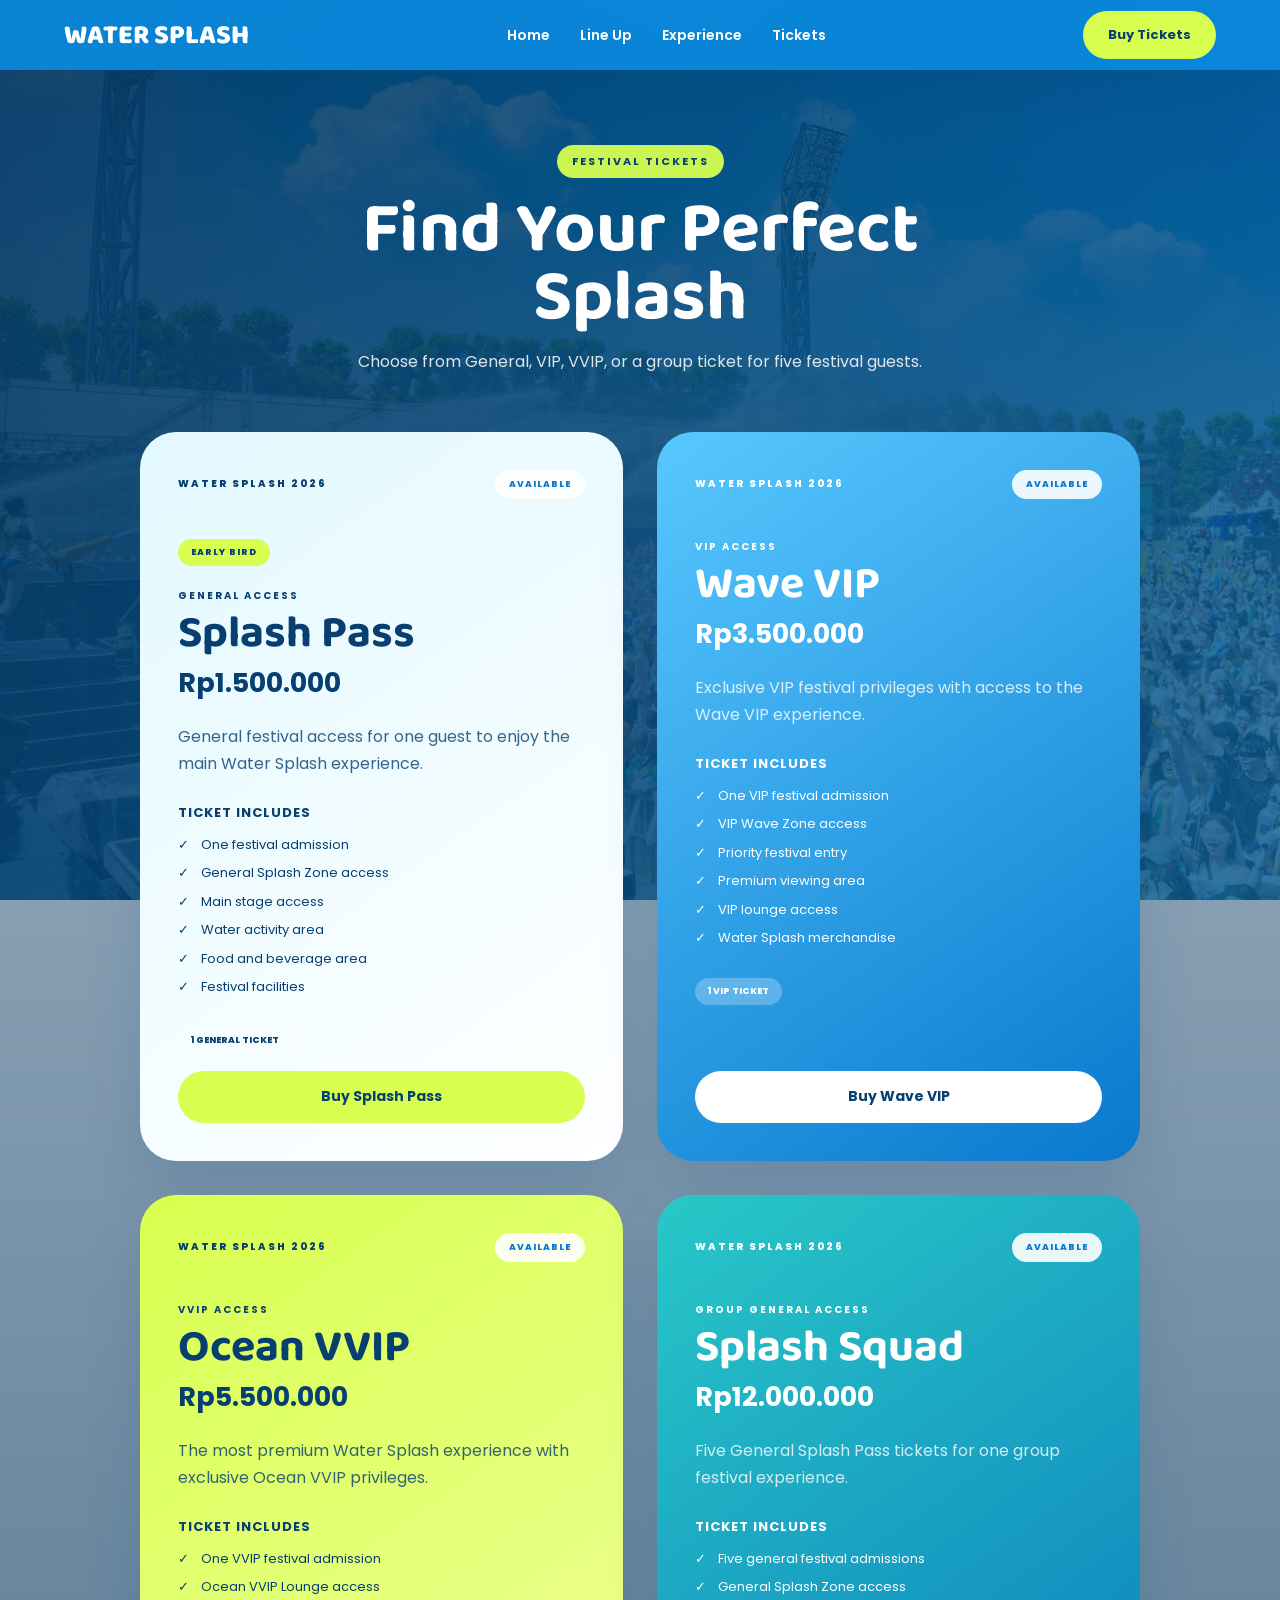
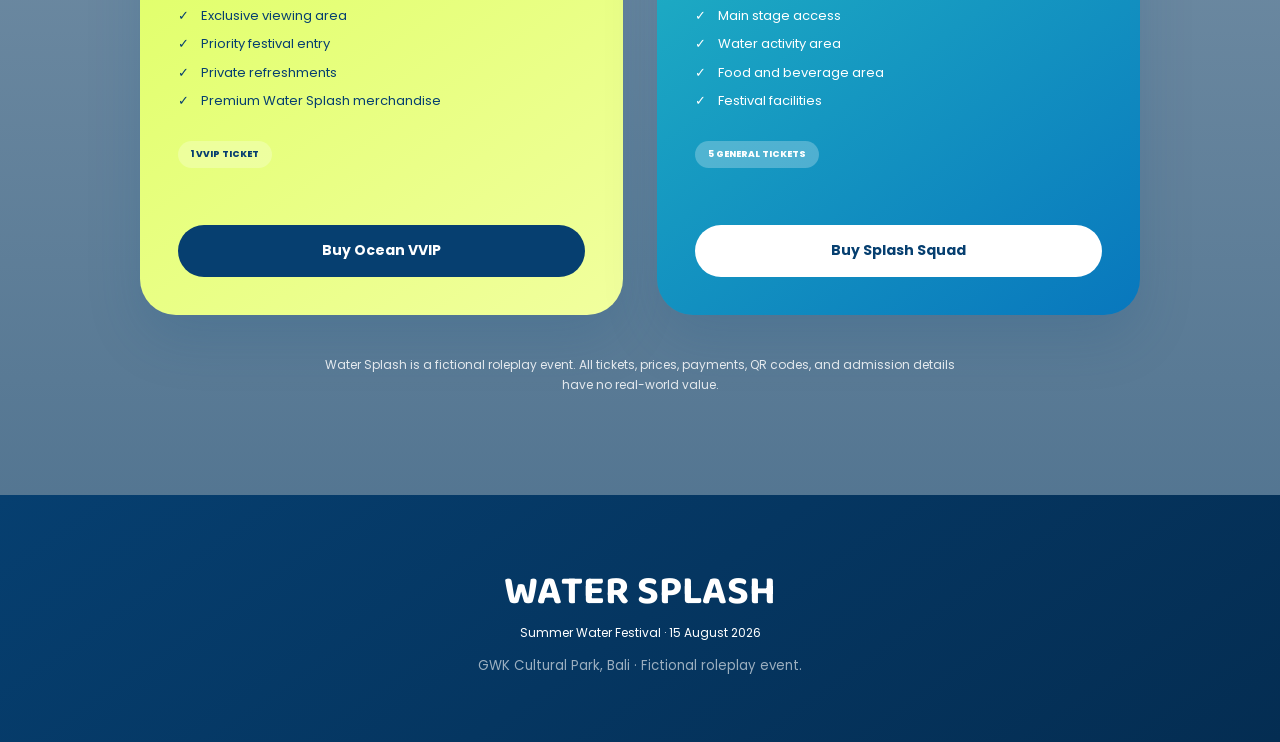
==== checkout.html @ 43238b92 "First commit" ====
<!DOCTYPE html>
<html lang="en">

<head>
    <meta charset="UTF-8">

    <meta
        name="viewport"
        content="width=device-width, initial-scale=1.0"
    >

    <title>Water Splash | Checkout</title>

    <link
        rel="stylesheet"
        href="css/style.css"
    >
</head>

<body>

    <div class="bubble-layer"></div>


    <header class="site-header inner-header">

        <nav class="navbar">

            <a
                href="index.html"
                class="logo"
            >
                WATER SPLASH
            </a>

            <a
                href="tiket.html"
                class="nav-button"
            >
                Back to Tickets
            </a>

        </nav>

    </header>



    <main class="checkout-page">

        <div class="checkout-heading">

            <p class="section-label">
                WATER SPLASH CHECKOUT
            </p>

            <h1>
                Complete Your Order
            </h1>

            <p>
                Name and email are required.
                Phone number is optional.
            </p>

        </div>


        <div class="checkout-layout">

            <form
                class="checkout-form"
                id="checkout-form"
            >

                <h2>
                    Personal Information
                </h2>


                <label>

                    <span>
                        Full Name *
                    </span>

                    <input
                        type="text"
                        id="customer-name"
                        placeholder="Enter your full name"
                        required
                    >

                    <small
                        class="error-message"
                        id="name-error"
                    ></small>

                </label>


                <label>

                    <span>
                        Email Address *
                    </span>

                    <input
                        type="email"
                        id="customer-email"
                        placeholder="yourname@email.com"
                        required
                    >

                    <small
                        class="error-message"
                        id="email-error"
                    ></small>

                </label>


                <label>

                    <span>
                        Phone Number
                    </span>

                    <input
                        type="tel"
                        id="customer-phone"
                        placeholder="Optional"
                    >

                </label>


                <h2 class="payment-title">
                    Payment Method
                </h2>


                <label class="payment-choice">

                    <input
                        type="radio"
                        name="payment-method"
                        value="Virtual Account"
                        checked
                    >

                    <span>
                        Virtual Account
                    </span>

                </label>


                <label class="payment-choice">

                    <input
                        type="radio"
                        name="payment-method"
                        value="E-Wallet"
                    >

                    <span>
                        E-Wallet
                    </span>

                </label>


                <label class="payment-choice">

                    <input
                        type="radio"
                        name="payment-method"
                        value="Card"
                    >

                    <span>
                        Credit or Debit Card
                    </span>

                </label>


                <label class="agreement">

                    <input
                        type="checkbox"
                        id="agreement"
                    >

                    <span>
                        I understand that this is a fictional
                        roleplay ticket transaction.
                    </span>

                </label>


                <p
                    class="checkout-form-message"
                    id="checkout-form-message"
                ></p>


                <button
                    type="submit"
                    class="button button-blue checkout-button"
                >
                    Confirm Order
                </button>

            </form>



            <aside class="order-summary">

                <p class="summary-heading">
                    YOUR ORDER
                </p>


                <h2 id="summary-ticket-name">
                    Loading...
                </h2>


                <p id="summary-ticket-description">
                    Loading ticket...
                </p>


                <strong
                    class="summary-ticket-price"
                    id="summary-ticket-price"
                >
                    Rp0
                </strong>


                <div class="quantity-row">

                    <span>
                        Quantity
                    </span>


                    <div class="quantity-control">

                        <button
                            type="button"
                            id="quantity-minus"
                        >
                            −
                        </button>

                        <strong id="quantity-value">
                            1
                        </strong>

                        <button
                            type="button"
                            id="quantity-plus"
                        >
                            +
                        </button>

                    </div>

                </div>


                <div class="fee-summary">

                    <div>

                        <span>
                            Ticket subtotal
                        </span>

                        <strong id="subtotal-value">
                            Rp0
                        </strong>

                    </div>


                    <div>

                        <span>
                            Entertainment tax (10%)
                        </span>

                        <strong id="tax-value">
                            Rp0
                        </strong>

                    </div>


                    <div>

                        <span>
                            Platform service fee (5%)
                        </span>

                        <strong id="service-value">
                            Rp0
                        </strong>

                    </div>


                    <div>

                        <span>
                            Payment handling fee
                        </span>

                        <strong id="handling-value">
                            Rp15.000
                        </strong>

                    </div>


                    <hr>


                    <div class="total-row">

                        <span>
                            Total payment
                        </span>

                        <strong id="total-value">
                            Rp0
                        </strong>

                    </div>

                </div>

            </aside>

        </div>

    </main>


    <script src="js/app.js"></script>
    <script src="js/checkout.js"></script>

</body>

</html>
---- css/style.css ----
@import url("https://fonts.googleapis.com/css2?family=Baloo+2:wght@500;600;700;800&family=Poppins:wght@400;500;600;700&display=swap");


:root {

    --blue:
        #159cff;

    --blue-dark:
        #0879cd;

    --sky:
        #58c8ff;

    --lime:
        #d8ff4f;

    --navy:
        #063f70;

    --white:
        #ffffff;

    --soft:
        #f5fcff;

    --muted:
        #648096;

    --danger:
        #ef5d67;

    --shadow:
        0 24px 55px
        rgba(5, 74, 122, 0.15);

}



* {

    margin: 0;

    padding: 0;

    box-sizing: border-box;

}



html {

    scroll-behavior: smooth;

}



body {

    min-height: 100vh;

    overflow-x: hidden;

    color: var(--navy);

    background: var(--soft);

    font-family:
        "Poppins",
        sans-serif;

}



a {

    color: inherit;

    text-decoration: none;

}



button,
input {

    font: inherit;

}



button {

    border: 0;

    cursor: pointer;

}



img {

    display: block;

    max-width: 100%;

}



/* WATER EFFECT */

.bubble-layer {

    position: fixed;

    inset: 0;

    z-index: 5;

    overflow: hidden;

    pointer-events: none;

}



.floating-bubble {

    position: absolute;

    bottom: -80px;

    border:
        1px solid
        rgba(255, 255, 255, 0.8);

    border-radius: 50%;

    background:
        radial-gradient(
            circle at 30% 25%,
            rgba(255,255,255,0.95),
            rgba(255,255,255,0.15) 45%,
            rgba(70,190,255,0.1)
        );

    animation:
        bubbleRise linear forwards;

}



.water-ripple {

    position: fixed;

    z-index: 9999;

    width: 15px;

    height: 15px;

    border:
        2px solid
        rgba(88, 200, 255, 0.85);

    border-radius: 50%;

    pointer-events: none;

    transform:
        translate(-50%, -50%);

    animation:
        rippleEffect 0.75s
        ease-out forwards;

}



/* HEADER */

.site-header {

    position: fixed;

    top: 0;

    left: 0;

    z-index: 1000;

    width: 100%;

    padding:
        18px 5%;

    transition:
        0.3s ease;

}



.site-header.scrolled,
.inner-header {

    padding-top: 11px;

    padding-bottom: 11px;

    background:
        rgba(10, 139, 224, 0.9);

    box-shadow:
        0 12px 35px
        rgba(3, 66, 109, 0.14);

    backdrop-filter:
        blur(18px);

}



.navbar {

    max-width: 1280px;

    margin: auto;

    display: flex;

    align-items: center;

    justify-content: space-between;

    gap: 30px;

}



.logo {

    color: var(--white);

    font-family:
        "Baloo 2",
        sans-serif;

    font-size: 27px;

    font-weight: 800;

}



.nav-menu {

    display: flex;

    align-items: center;

    gap: 30px;

}



.nav-menu a {

    color: var(--white);

    font-size: 14px;

    font-weight: 600;

}



.nav-button {

    min-height: 48px;

    padding:
        0 25px;

    display: inline-flex;

    align-items: center;

    justify-content: center;

    color: var(--navy);

    font-size: 13px;

    font-weight: 700;

    border-radius: 999px;

    background: var(--lime);

}



.menu-toggle {

    display: none;

}



/* BUTTON */

.button {

    min-height: 52px;

    padding:
        0 29px;

    display: inline-flex;

    align-items: center;

    justify-content: center;

    font-size: 14px;

    font-weight: 700;

    border-radius: 999px;

    transition:
        transform 0.25s ease;

}



.button:hover {

    transform:
        translateY(-4px);

}



.button-lime {

    color: var(--navy);

    background: var(--lime);

}



.button-blue {

    color: var(--white);

    background:
        linear-gradient(
            135deg,
            var(--sky),
            var(--blue-dark)
        );

}



.button-outline {

    color: var(--white);

    border:
        2px solid
        rgba(255,255,255,0.8);

}



/* HERO */

.hero {

    position: relative;

    min-height: 100vh;

    overflow: hidden;

    padding:
        145px 7% 180px;

    display: flex;

    align-items: center;

    color: var(--white);

    background:
        url("../assets/Hero.jpg")
        center / cover no-repeat;

}



.hero-overlay {

    position: absolute;

    inset: 0;

    background:
        linear-gradient(
            90deg,
            rgba(3,61,105,0.88),
            rgba(8,137,223,0.62),
            rgba(28,173,242,0.35)
        );

}



.hero-glow {

    position: absolute;

    right: 8%;

    top: 25%;

    width: 430px;

    height: 430px;

    border-radius: 50%;

    background:
        rgba(216,255,79,0.5);

    filter:
        blur(90px);

}



.hero-content {

    position: relative;

    z-index: 10;

    max-width: 720px;

}



.eyebrow,
.section-label {

    display: inline-flex;

    margin-bottom: 18px;

    padding:
        8px 15px;

    color: var(--navy);

    font-size: 11px;

    font-weight: 700;

    letter-spacing: 2px;

    border-radius: 999px;

    background:
        rgba(255,255,255,0.85);

}



.hero h1 {

    margin-bottom: 27px;

    font-family:
        "Baloo 2",
        sans-serif;

    font-size:
        clamp(82px, 11vw, 150px);

    font-weight: 800;

    line-height: 0.72;

    letter-spacing: -9px;

}



.hero h1 span {

    display: block;

    margin-left: 42px;

}



.hero-description {

    max-width: 600px;

    margin-bottom: 30px;

    font-size: 17px;

    line-height: 1.8;

}



.hero-info {

    display: flex;

    flex-wrap: wrap;

    gap: 15px;

    margin-bottom: 30px;

}



.hero-info div {

    min-width: 210px;

    padding:
        15px 19px;

    border:
        1px solid
        rgba(255,255,255,0.3);

    border-radius: 19px;

    background:
        rgba(255,255,255,0.14);

    backdrop-filter:
        blur(12px);

}



.hero-info small {

    display: block;

    margin-bottom: 4px;

    font-size: 9px;

    letter-spacing: 2px;

}



.hero-info strong {

    font-size: 14px;

}



.hero-actions {

    display: flex;

    flex-wrap: wrap;

    gap: 14px;

}



.hero-wave {

    position: absolute;

    left: 0;

    bottom: -3px;

    width: 100%;

    line-height: 0;

}



.hero-wave svg {

    width: 100%;

    height: 190px;

}



/* GENERAL */

.section {

    padding:
        110px 6%;

}



.section-heading {

    max-width: 750px;

    margin:
        0 auto 55px;

    text-align: center;

}



.section-heading h2,
.countdown-title h2 {

    margin-bottom: 15px;

    font-family:
        "Baloo 2",
        sans-serif;

    font-size:
        clamp(43px, 6vw, 72px);

    line-height: 0.95;

}



.section-heading > p:last-child {

    color: var(--muted);

    line-height: 1.8;

}



/* INFO */

.info-grid {

    max-width: 1100px;

    margin: auto;

    display: grid;

    grid-template-columns:
        repeat(3, 1fr);

    gap: 26px;

}



.info-card {

    padding: 35px;

    text-align: center;

    border-radius: 30px;

    background: var(--white);

    box-shadow: var(--shadow);

}



.info-card > span {

    width: 68px;

    height: 68px;

    margin:
        0 auto 20px;

    display: flex;

    align-items: center;

    justify-content: center;

    font-family:
        "Baloo 2",
        sans-serif;

    font-size: 22px;

    font-weight: 800;

    border-radius: 22px;

    background: var(--lime);

}



.info-card h3 {

    margin-bottom: 8px;

    font-family:
        "Baloo 2",
        sans-serif;

    font-size: 26px;

}



.info-card p {

    color: var(--muted);

    font-size: 14px;

}



/* COUNTDOWN */

.countdown-section {

    padding:
        95px 7%;

    display: grid;

    grid-template-columns:
        0.9fr 1.1fr;

    align-items: center;

    gap: 60px;

    color: var(--white);

    background:
        linear-gradient(
            135deg,
            var(--blue),
            var(--blue-dark)
        );

}



.countdown-title h2 {

    color: var(--white);

}



.countdown {

    display: grid;

    grid-template-columns:
        repeat(4, 1fr);

    gap: 14px;

}



.countdown-box {

    min-height: 140px;

    display: flex;

    align-items: center;

    justify-content: center;

    flex-direction: column;

    border:
        1px solid
        rgba(255,255,255,0.3);

    border-radius: 26px;

    background:
        rgba(255,255,255,0.14);

}



.countdown-box strong {

    font-family:
        "Baloo 2",
        sans-serif;

    font-size: 50px;

}



.countdown-box span {

    font-size: 11px;

}



/* LINEUP */

.lineup-section {

    background:
        radial-gradient(
            circle at center,
            rgba(216,255,79,0.18),
            transparent 30%
        ),
        var(--soft);

}



.lineup-grid {

    max-width: 1230px;

    margin: auto;

    display: grid;

    grid-template-columns:
        repeat(4, 1fr);

    gap: 24px;

}



.artist-card {

    overflow: hidden;

    border-radius: 28px;

    background: var(--white);

    box-shadow: var(--shadow);

}



.artist-photo {

    position: relative;

    height: 340px;

    overflow: hidden;

}



.artist-photo img {

    width: 100%;

    height: 100%;

    object-fit: cover;

    transition:
        transform 0.4s ease;

}



.artist-card:hover img {

    transform:
        scale(1.07);

}



.artist-photo span {

    position: absolute;

    top: 17px;

    left: 17px;

    padding:
        7px 12px;

    font-size: 10px;

    font-weight: 700;

    border-radius: 999px;

    background:
        rgba(255,255,255,0.9);

}



.artist-card h3 {

    padding:
        22px 15px;

    text-align: center;

    font-family:
        "Baloo 2",
        sans-serif;

    font-size: 27px;

}



/* EXPERIENCE */

.experience-section {

    color: var(--white);

    background:
        linear-gradient(
            145deg,
            #128fe8,
            #0759a2
        );

}



.light-heading h2 {

    color: var(--white);

}



.experience-grid {

    max-width: 1150px;

    margin: auto;

    display: grid;

    grid-template-columns:
        repeat(4, 1fr);

    gap: 22px;

}



.experience-card {

    min-height: 270px;

    padding: 30px;

    border:
        1px solid
        rgba(255,255,255,0.25);

    border-radius: 28px;

    background:
        rgba(255,255,255,0.14);

}



.experience-card > span {

    width: 58px;

    height: 58px;

    margin-bottom: 25px;

    display: flex;

    align-items: center;

    justify-content: center;

    color: var(--navy);

    font-weight: 800;

    border-radius: 19px;

    background: var(--lime);

}



.experience-card h3 {

    margin-bottom: 12px;

    font-family:
        "Baloo 2",
        sans-serif;

    font-size: 27px;

}



.experience-card p {

    color:
        rgba(255,255,255,0.8);

    font-size: 14px;

    line-height: 1.8;

}



/* PREVIEW TICKET */

.ticket-preview-section {

    background: var(--white);

}



.preview-grid {

    max-width: 1050px;

    margin: auto;

    display: grid;

    grid-template-columns:
        repeat(2, 1fr);

    gap: 28px;

}



.preview-ticket {

    min-height: 400px;

    padding: 40px;

    display: flex;

    align-items: flex-start;

    flex-direction: column;

    border-radius: 36px;

    box-shadow: var(--shadow);

}



.preview-general {

    background:
        linear-gradient(
            145deg,
            #e2f9ff,
            #ffffff
        );

}



.preview-vip {

    color: var(--white);

    background:
        linear-gradient(
            145deg,
            var(--sky),
            var(--blue-dark)
        );

}



.preview-vvip {

    background:
        linear-gradient(
            145deg,
            var(--lime),
            #f1ff9e
        );

}



.preview-squad {

    color: var(--white);

    background:
        linear-gradient(
            145deg,
            #29c8c7,
            #0877bd
        );

}



.preview-top,
.full-ticket-top {

    width: 100%;

    margin-bottom: 40px;

    display: flex;

    align-items: center;

    justify-content: space-between;

    gap: 15px;

}



.buy-ticket-label {

    font-size: 10px;

    font-weight: 800;

    letter-spacing: 2px;

}



.status-badge {

    padding:
        8px 14px;

    font-size: 9px;

    font-weight: 800;

    letter-spacing: 1px;

    border-radius: 999px;

}



.status-badge.available {

    color: var(--blue-dark);

    background:
        rgba(255,255,255,0.9);

}



.status-badge.sold-out {

    color: var(--white);

    background: var(--danger);

}



.release-label {

    margin-bottom: 22px;

    padding:
        7px 13px;

    font-size: 9px;

    font-weight: 800;

    letter-spacing: 1px;

    border-radius: 999px;

    background: var(--lime);

}



.preview-category,
.full-category {

    margin-bottom: 7px;

    font-size: 10px;

    font-weight: 700;

    letter-spacing: 2px;

}



.preview-ticket h3 {

    margin-bottom: 7px;

    font-family:
        "Baloo 2",
        sans-serif;

    font-size: 39px;

}



.preview-ticket > strong {

    margin-bottom: 24px;

    font-size: 25px;

}



.preview-ticket > p:last-child {

    margin-top: auto;

    line-height: 1.8;

}



.explore-ticket {

    margin-top: 45px;

    text-align: center;

}



/* TICKET PAGE */

.ticket-page-hero {

    min-height: 500px;

    padding:
        155px 20px 80px;

    color: var(--white);

    text-align: center;

    background:
        radial-gradient(
            circle at center,
            rgba(216,255,79,0.8),
            transparent 28%
        ),
        linear-gradient(
            145deg,
            var(--sky),
            var(--blue-dark)
        );

}



.ticket-page-hero h1 {

    margin-bottom: 12px;

    font-family:
        "Baloo 2",
        sans-serif;

    font-size:
        clamp(60px, 9vw, 105px);

    line-height: 0.9;

}



.ticket-page-section {

    padding:
        100px 6%;

}



.full-ticket-grid {

    max-width: 1000px;

    margin: auto;

    display: grid;

    grid-template-columns:
        repeat(2, 1fr);

    gap: 34px;

}



.full-ticket-card {

    min-height: 720px;

    padding: 38px;

    display: flex;

    align-items: flex-start;

    flex-direction: column;

    border-radius: 36px;

    box-shadow: var(--shadow);

}



.full-general {

    background:
        linear-gradient(
            145deg,
            #e2f9ff,
            #ffffff
        );

}



.full-vip {

    color: var(--white);

    background:
        linear-gradient(
            145deg,
            var(--sky),
            var(--blue-dark)
        );

}



.full-vvip {

    background:
        linear-gradient(
            145deg,
            var(--lime),
            #f1ff9e
        );

}



.full-squad {

    color: var(--white);

    background:
        linear-gradient(
            145deg,
            #29c8c7,
            #0877bd
        );

}



.full-ticket-card h2 {

    margin-bottom: 7px;

    font-family:
        "Baloo 2",
        sans-serif;

    font-size: 45px;

    line-height: 1;

}



.ticket-price {

    margin-bottom: 20px;

    font-size: 27px;

}



.ticket-description {

    min-height: 55px;

    margin-bottom: 25px;

    line-height: 1.7;

    opacity: 0.8;

}



.full-ticket-card h3 {

    margin-bottom: 12px;

    font-size: 13px;

    letter-spacing: 1px;

    text-transform: uppercase;

}



.full-ticket-card ul {

    margin-bottom: 30px;

    display: flex;

    flex-direction: column;

    gap: 9px;

    list-style: none;

}



.full-ticket-card li {

    font-size: 13px;

    line-height: 1.5;

}



.full-ticket-card li::before {

    content: "✓";

    margin-right: 9px;

}



.people-label {

    margin-bottom: 17px;

    padding:
        7px 13px;

    font-size: 9px;

    font-weight: 800;

    border-radius: 999px;

    background:
        rgba(255,255,255,0.25);

}



.ticket-buy-button {

    width: 100%;

    margin-top: auto;

    color: var(--navy);

    background: var(--white);

}



.full-general
.ticket-buy-button {

    background: var(--lime);

}



.full-vvip
.ticket-buy-button {

    color: var(--white);

    background: var(--navy);

}



.ticket-buy-button:disabled {

    color: var(--white);

    cursor: not-allowed;

    background: #8998a2;

}



.sold-card {

    opacity: 0.7;

    filter:
        grayscale(0.45);

}



.roleplay-note {

    max-width: 650px;

    margin:
        40px auto 0;

    color: var(--muted);

    text-align: center;

    font-size: 12px;

    line-height: 1.7;

}



/* CHECKOUT */

.checkout-page {

    min-height: 100vh;

    padding:
        145px 6% 100px;

    background:
        linear-gradient(
            145deg,
            #dcf7ff,
            var(--soft)
        );

}



.checkout-heading {

    max-width: 700px;

    margin:
        0 auto 45px;

    text-align: center;

}



.checkout-heading h1 {

    margin-bottom: 10px;

    font-family:
        "Baloo 2",
        sans-serif;

    font-size:
        clamp(52px, 7vw, 80px);

}



.checkout-heading > p:last-child {

    color: var(--muted);

}



.checkout-layout {

    max-width: 1100px;

    margin: auto;

    display: grid;

    grid-template-columns:
        1fr 0.9fr;

    align-items: start;

    gap: 30px;

}



.checkout-form,
.order-summary {

    padding: 36px;

    border-radius: 32px;

    background: var(--white);

    box-shadow: var(--shadow);

}



.checkout-form h2 {

    margin-bottom: 24px;

    font-family:
        "Baloo 2",
        sans-serif;

    font-size: 28px;

}



.checkout-form label:not(.payment-choice):not(.agreement) {

    margin-bottom: 18px;

    display: flex;

    flex-direction: column;

    gap: 8px;

}



.checkout-form label > span {

    font-size: 12px;

    font-weight: 700;

}



.checkout-form input[type="text"],
.checkout-form input[type="email"],
.checkout-form input[type="tel"] {

    width: 100%;

    height: 52px;

    padding:
        0 16px;

    outline: none;

    border:
        1px solid #cce6f1;

    border-radius: 15px;

}



.error-message {

    min-height: 15px;

    color: var(--danger);

    font-size: 10px;

}



.payment-title {

    margin-top: 35px;

}



.payment-choice {

    margin-bottom: 10px;

    padding: 16px;

    display: flex;

    align-items: center;

    gap: 12px;

    border:
        1px solid #d3e9f2;

    border-radius: 16px;

}



.agreement {

    margin-top: 25px;

    display: flex;

    align-items: flex-start;

    gap: 10px;

    color: var(--muted);

    font-size: 12px;

    line-height: 1.6;

}



.checkout-form-message {

    min-height: 18px;

    margin-top: 12px;

    color: var(--danger);

    font-size: 11px;

}



.checkout-button {

    width: 100%;

    margin-top: 20px;

}



.order-summary {

    position: sticky;

    top: 95px;

}



.summary-heading {

    margin-bottom: 18px;

    font-size: 10px;

    font-weight: 800;

    letter-spacing: 2px;

}



.order-summary h2 {

    margin-bottom: 7px;

    font-family:
        "Baloo 2",
        sans-serif;

    font-size: 38px;

}



.order-summary > p:nth-of-type(2) {

    margin-bottom: 18px;

    color: var(--muted);

    font-size: 12px;

    line-height: 1.7;

}



.summary-ticket-price {

    color: var(--blue-dark);

    font-size: 24px;

}



.quantity-row {

    margin:
        28px 0;

    padding:
        22px 0;

    display: flex;

    align-items: center;

    justify-content: space-between;

    border-top:
        1px solid #dceef5;

    border-bottom:
        1px solid #dceef5;

}



.quantity-control {

    display: flex;

    align-items: center;

    gap: 15px;

}



.quantity-control button {

    width: 38px;

    height: 38px;

    border-radius: 50%;

    background: #e3f8ff;

}



.fee-summary > div {

    margin-bottom: 14px;

    display: grid;

    grid-template-columns:
        minmax(0, 1fr) auto;

    gap: 20px;

    align-items: center;

    font-size: 12px;

}



.fee-summary span {

    color: var(--muted);

}



.fee-summary strong {

    min-width: 110px;

    text-align: right;

    white-space: nowrap;

}



.fee-summary hr {

    margin:
        20px 0;

    border: 0;

    border-top:
        1px dashed #aacbd9;

}



.fee-summary
.total-row {

    font-size: 16px;

    font-weight: 700;

}



.total-row strong {

    color: var(--blue-dark);

    font-size: 18px;

}



/* CONFIRMATION */

.confirmation-page {

    min-height: 100vh;

    padding:
        110px 20px;

    text-align: center;

    background:
        radial-gradient(
            circle at 50% 15%,
            rgba(216,255,79,0.45),
            transparent 25%
        ),
        linear-gradient(
            145deg,
            #dcf7ff,
            var(--soft)
        );

}



.confirmation-icon {

    width: 70px;

    height: 70px;

    margin:
        0 auto 20px;

    display: flex;

    align-items: center;

    justify-content: center;

    font-size: 30px;

    font-weight: 800;

    border-radius: 50%;

    background: var(--lime);

}



.confirmation-page h1 {

    margin-bottom: 12px;

    font-family:
        "Baloo 2",
        sans-serif;

    font-size:
        clamp(52px, 7vw, 82px);

}



.confirmation-description {

    color: var(--muted);

}



.confirmation-card {

    max-width: 850px;

    margin:
        45px auto 0;

    padding: 35px;

    display: grid;

    grid-template-columns:
        repeat(3, 1fr);

    gap: 25px;

    text-align: left;

    border-radius: 30px;

    background: var(--white);

    box-shadow: var(--shadow);

}



.confirmation-card span {

    display: block;

    margin-bottom: 5px;

    color: var(--muted);

    font-size: 9px;

    font-weight: 700;

    letter-spacing: 1px;

    text-transform: uppercase;

}



.confirmation-card strong {

    display: block;

    overflow-wrap: anywhere;

    font-size: 13px;

}



.confirmation-actions {

    margin-top: 35px;

}



/* FOOTER */

.footer {

    padding:
        65px 6%;

    color: var(--white);

    text-align: center;

    background:
        linear-gradient(
            145deg,
            var(--navy),
            #042d52
        );

}



.footer h2 {

    font-family:
        "Baloo 2",
        sans-serif;

    font-size: 40px;

}



.footer p {

    margin-bottom: 10px;

    font-size: 12px;

}



.footer small {

    opacity: 0.6;

}



/* ANIMATION */

@keyframes bubbleRise {

    from {

        opacity: 0;

        transform:
            translateY(0)
            scale(0.6);

    }

    15% {

        opacity: 0.65;

    }

    to {

        opacity: 0;

        transform:
            translateY(-120vh)
            translateX(30px)
            scale(1.1);

    }

}



@keyframes rippleEffect {

    from {

        opacity: 0.85;

        transform:
            translate(-50%, -50%)
            scale(0.2);

    }

    to {

        opacity: 0;

        transform:
            translate(-50%, -50%)
            scale(7);

    }

}



/* RESPONSIVE */

@media screen and (max-width: 900px) {

    .countdown-section {

        grid-template-columns:
            1fr;

        text-align: center;

    }


    .lineup-grid {

        grid-template-columns:
            repeat(2, 1fr);

    }


    .experience-grid {

        grid-template-columns:
            repeat(2, 1fr);

    }


    .checkout-layout {

        grid-template-columns:
            1fr;

    }


    .order-summary {

        position: static;

    }

}



@media screen and (max-width: 700px) {

    .menu-toggle {

        width: 45px;

        height: 45px;

        display: flex;

        align-items: center;

        justify-content: center;

        flex-direction: column;

        gap: 5px;

        border-radius: 50%;

        background:
            rgba(255,255,255,0.2);

    }


    .menu-toggle span {

        width: 21px;

        height: 2px;

        background: var(--white);

    }


    .nav-menu {

        position: fixed;

        top: 75px;

        left: 5%;

        right: 5%;

        display: none;

        padding: 18px;

        flex-direction: column;

        border-radius: 22px;

        background:
            rgba(8,126,208,0.95);

    }


    .nav-menu.active {

        display: flex;

    }


    .nav-button {

        display: none;

    }


    .info-grid,
    .preview-grid,
    .full-ticket-grid {

        grid-template-columns:
            1fr;

    }


    .confirmation-card {

        grid-template-columns:
            repeat(2, 1fr);

    }

}



@media screen and (max-width: 520px) {

    .hero {

        padding:
            130px 20px 160px;

        text-align: center;

    }


    .hero h1 {

        font-size: 70px;

        letter-spacing: -5px;

    }


    .hero h1 span {

        margin-left: 0;

    }


    .hero-info,
    .hero-actions {

        justify-content: center;

    }


    .hero-info {

        flex-direction: column;

    }


    .hero-info div,
    .hero-actions .button {

        width: 100%;

    }


    .section {

        padding:
            80px 20px;

    }


    .section-heading h2,
    .countdown-title h2 {

        font-size: 42px;

    }


    .countdown-section {

        padding:
            80px 20px;

    }


    .countdown {

        grid-template-columns:
            repeat(2, 1fr);

    }


    .lineup-grid,
    .experience-grid {

        grid-template-columns:
            1fr;

    }


    .artist-photo {

        height: 420px;

    }


    .full-ticket-card {

        min-height: 0;

        padding: 30px;

    }


    .checkout-page {

        padding:
            125px 18px 75px;

    }


    .checkout-form,
    .order-summary {

        padding: 25px;

    }


    .confirmation-card {

        grid-template-columns:
            1fr;

    }

}

/* =========================================================
   TAMBAHAN E-TICKET CONFIRMATION
   JANGAN HAPUS CSS SEBELUMNYA
   TEMPEL BLOK INI PALING BAWAH STYLE.CSS
========================================================= */


/* Agar halaman confirmation tetap menggunakan
   warna dan efek air dari website utama */

.confirmation-body {

    min-height: 100vh;

    overflow-x: hidden;

    color: var(--navy);

    background: var(--soft);

}


/* =========================================================
   HEADER CONFIRMATION
========================================================= */

.confirmation-header {

    position: fixed;

    top: 0;

    left: 0;

    z-index: 1000;

    width: 100%;

    padding:
        11px 5%;

    background:
        rgba(10, 139, 224, 0.9);

    box-shadow:
        0 12px 35px
        rgba(3, 66, 109, 0.14);

    backdrop-filter:
        blur(18px);

    -webkit-backdrop-filter:
        blur(18px);

}


.confirmation-navbar {

    max-width: 1280px;

    min-height: 56px;

    margin: auto;

    display: flex;

    align-items: center;

    justify-content: space-between;

    gap: 30px;

}


.confirmation-logo {

    color: var(--white);

    font-family:
        "Baloo 2",
        sans-serif;

    font-size: 27px;

    font-weight: 800;

}


.confirmation-home-link {

    min-height: 48px;

    padding:
        0 25px;

    display: inline-flex;

    align-items: center;

    justify-content: center;

    color: var(--navy);

    font-size: 13px;

    font-weight: 700;

    border-radius: 999px;

    background: var(--lime);

    transition:
        transform 0.25s ease;

}


.confirmation-home-link:hover {

    transform:
        translateY(-3px);

}


/* =========================================================
   CONFIRMATION HEADING
========================================================= */

.confirmation-body
.confirmation-page {

    position: relative;

    min-height: 100vh;

    padding:
        135px 20px 90px;

    text-align: center;

    background:
        radial-gradient(
            circle at 50% 15%,
            rgba(216, 255, 79, 0.45),
            transparent 25%
        ),
        linear-gradient(
            145deg,
            #dcf7ff,
            var(--soft)
        );

}


.confirmation-heading {

    max-width: 850px;

    margin:
        0 auto 40px;

    text-align: center;

}


.confirmation-label {

    display: inline-flex;

    margin-bottom: 17px;

    padding:
        8px 15px;

    color: var(--navy);

    font-size: 11px;

    font-weight: 700;

    letter-spacing: 2px;

    border-radius: 999px;

    background:
        rgba(255, 255, 255, 0.88);

}


.confirmation-heading h1 {

    margin-bottom: 12px;

    font-family:
        "Baloo 2",
        sans-serif;

    font-size:
        clamp(
            52px,
            7vw,
            82px
        );

    line-height: 0.95;

}


.confirmation-heading
.confirmation-description {

    color: var(--muted);

    font-size: 14px;

    line-height: 1.8;

}


/* =========================================================
   ORDER INFORMATION
   Dibuat spesifik untuk confirmation agar tidak
   merusak order-summary halaman checkout
========================================================= */

.confirmation-body
.order-summary {

    position: static;

    top: auto;

    max-width: 1180px;

    margin:
        0 auto 48px;

    padding: 25px;

    display: grid;

    grid-template-columns:
        repeat(
            5,
            minmax(0, 1fr)
        );

    gap: 0;

    text-align: left;

    border-radius: 28px;

    background:
        rgba(255, 255, 255, 0.90);

    box-shadow:
        0 20px 45px
        rgba(5, 74, 122, 0.12);

    backdrop-filter:
        blur(12px);

    -webkit-backdrop-filter:
        blur(12px);

}


.confirmation-body
.order-summary-item {

    min-width: 0;

    padding:
        3px 18px;

    border-right:
        1px solid
        rgba(6, 63, 112, 0.10);

}


.confirmation-body
.order-summary-item:last-child {

    border-right: 0;

}


.confirmation-body
.order-summary-item span {

    display: block;

    margin-bottom: 6px;

    color: var(--muted);

    font-size: 9px;

    font-weight: 700;

    letter-spacing: 1.3px;

}


.confirmation-body
.order-summary-item strong {

    display: block;

    color: var(--navy);

    font-size: 12px;

    font-weight: 700;

    line-height: 1.5;

    overflow-wrap: anywhere;

}


/* =========================================================
   TICKET AREA
========================================================= */

.ticket-area {

    position: relative;

    z-index: 10;

    width: 100%;

    max-width: 1180px;

    margin: auto;

}


.ticket-area-heading {

    margin-bottom: 25px;

    text-align: center;

}


.ticket-area-heading p {

    margin-bottom: 7px;

    color: var(--blue-dark);

    font-size: 10px;

    font-weight: 700;

    letter-spacing: 2px;

}


.ticket-area-heading h2 {

    font-family:
        "Baloo 2",
        sans-serif;

    font-size:
        clamp(
            38px,
            5vw,
            55px
        );

    line-height: 1;

}


.ticket-list {

    width: 100%;

    display: flex;

    flex-direction: column;

    gap: 25px;

}


/* =========================================================
   FESTIVAL E-TICKET
========================================================= */

.festival-ticket {

    --ticket-accent:
        #10afc4;

    position: relative;

    width: 100%;

    min-height: 255px;

    display: grid;

    grid-template-columns:
        minmax(0, 1fr)
        190px;

    overflow: hidden;

    isolation: isolate;

    text-align: left;

    border:
        1px solid
        rgba(159, 187, 210, 0.75);

    border-radius: 28px;

    background:
        rgba(255, 255, 255, 0.92);

    box-shadow:
        0 24px 55px
        rgba(5, 74, 122, 0.16);

}


/* Efek hologram tetap menggunakan warna website */

.festival-ticket::before {

    content: "";

    position: absolute;

    inset: 0;

    z-index: 0;

    background:
        linear-gradient(
            112deg,
            rgba(255, 125, 205, 0.13) 0%,
            rgba(255, 255, 255, 0.35) 17%,
            rgba(88, 200, 255, 0.22) 33%,
            rgba(255, 255, 255, 0.18) 46%,
            rgba(216, 255, 79, 0.22) 60%,
            rgba(140, 145, 255, 0.16) 77%,
            rgba(255, 255, 255, 0.23) 100%
        );

    pointer-events: none;

}


.festival-ticket::after {

    content: "";

    position: absolute;

    inset: -35%;

    z-index: 0;

    opacity: 0.42;

    background:
        repeating-linear-gradient(
            120deg,
            transparent 0 17px,
            rgba(255, 255, 255, 0.34) 17px 19px,
            transparent 19px 35px
        );

    animation:
        festivalHologramMove
        8s linear infinite;

    pointer-events: none;

}


.festival-ticket-main,
.festival-ticket-stub {

    position: relative;

    z-index: 2;

}


/* =========================================================
   MAIN TICKET
========================================================= */

.festival-ticket-main {

    min-width: 0;

    padding:
        29px 33px;

    display: grid;

    grid-template-columns:
        225px
        minmax(0, 1fr);

    align-items: center;

    gap: 34px;

}


.festival-ticket-brand {

    min-width: 0;

    display: flex;

    flex-direction: column;

    align-items: flex-start;

    gap: 9px;

}


.festival-ticket-logo {

    width: 190px;

    max-width: 100%;

    height: auto;

    object-fit: contain;

}


.festival-text-logo {

    color:
        var(--ticket-accent);

    font-family:
        "Baloo 2",
        sans-serif;

    font-size: 42px;

    font-weight: 800;

    line-height: 0.70;

    letter-spacing: -3px;

}


.festival-text-logo strong {

    display: block;

}


.festival-ticket-subtitle {

    color:
        var(--ticket-accent);

    font-size: 10px;

    font-weight: 700;

    letter-spacing: 1.7px;

}


.festival-ticket-content {

    min-width: 0;

}


.festival-ticket-kicker {

    margin-bottom: 7px;

    color:
        var(--ticket-accent);

    font-size: 10px;

    font-weight: 700;

    letter-spacing: 2px;

}


.festival-ticket-title {

    margin-bottom: 22px;

    color:
        var(--ticket-accent);

    font-family:
        "Baloo 2",
        sans-serif;

    font-size:
        clamp(
            40px,
            5vw,
            59px
        );

    font-weight: 800;

    line-height: 0.90;

    letter-spacing: -2px;

    text-transform: uppercase;

}


.festival-ticket-information {

    display: grid;

    grid-template-columns:
        repeat(
            2,
            minmax(0, 1fr)
        );

    gap:
        17px 28px;

}


.festival-information-item {

    min-width: 0;

}


.festival-information-item span {

    display: block;

    margin-bottom: 5px;

    color: var(--muted);

    font-size: 8px;

    font-weight: 700;

    letter-spacing: 1.3px;

}


.festival-information-item strong {

    display: block;

    color: var(--navy);

    font-size: 13px;

    font-weight: 700;

    line-height: 1.45;

    overflow-wrap: anywhere;

}


/* =========================================================
   PORTRAIT QR STUB
========================================================= */

.festival-ticket-stub {

    position: relative;

    padding:
        18px 15px;

    display: flex;

    align-items: center;

    justify-content: center;

    border-left:
        2px dashed
        rgba(6, 63, 112, 0.23);

    background:
        rgba(255, 255, 255, 0.28);

}


.festival-ticket-stub::before,
.festival-ticket-stub::after {

    content: "";

    position: absolute;

    left: -16px;

    width: 30px;

    height: 30px;

    border-radius: 50%;

    background: #e9f8ff;

    box-shadow:
        inset 0 0 0 1px
        rgba(159, 187, 210, 0.65);

}


.festival-ticket-stub::before {

    top: -15px;

}


.festival-ticket-stub::after {

    bottom: -15px;

}


.festival-code-card {

    width: 148px;

    min-height: 220px;

    padding:
        12px 10px;

    display: flex;

    flex-direction: column;

    align-items: center;

    justify-content: center;

    gap: 8px;

    border:
        1px solid
        rgba(6, 63, 112, 0.11);

    border-radius: 18px;

    background:
        rgba(255, 255, 255, 0.94);

    box-shadow:
        0 10px 23px
        rgba(5, 74, 122, 0.10);

}


.festival-qr-code {

    width: 128px;

    min-height: 128px;

    padding: 5px;

    display: flex;

    align-items: center;

    justify-content: center;

    overflow: hidden;

    border-radius: 11px;

    background: var(--white);

}


.festival-qr-code img,
.festival-qr-code canvas {

    width: 118px !important;

    height: 118px !important;

    max-width: 100%;

    display: block;

}


.festival-qr-code > span {

    color: var(--navy);

    font-weight: 800;

}


.festival-scan-label {

    color:
        var(--ticket-accent);

    font-size: 9px;

    font-weight: 800;

    letter-spacing: 1.3px;

}


.festival-ticket-code {

    max-width: 120px;

    color: var(--muted);

    font-size: 7px;

    line-height: 1.4;

    text-align: center;

    overflow-wrap: anywhere;

}


.festival-ticket-sequence {

    color:
        var(--ticket-accent);

    font-size: 15px;

    font-weight: 800;

}


.festival-qr-fallback {

    width: 118px;

    height: 118px;

    display: flex;

    align-items: center;

    justify-content: center;

    color: var(--navy);

    font-size: 23px;

    font-weight: 800;

    border:
        2px dashed
        var(--ticket-accent);

}


/* =========================================================
   WARNA JENIS TIKET
========================================================= */

.ticket-theme-splash {

    --ticket-accent:
        #10afc4;

}


.ticket-theme-vip {

    --ticket-accent:
        var(--blue-dark);

}


.ticket-theme-vvip {

    --ticket-accent:
        #abc900;

}


.ticket-theme-squad {

    --ticket-accent:
        #08a8b7;

}


/* =========================================================
   CONFIRMATION BUTTONS
========================================================= */

.confirmation-actions {

    position: relative;

    z-index: 10;

    margin-top: 42px;

    display: flex;

    flex-wrap: wrap;

    align-items: center;

    justify-content: center;

    gap: 13px;

}


.confirmation-button {

    min-height: 52px;

    padding:
        0 29px;

    display: inline-flex;

    align-items: center;

    justify-content: center;

    font-size: 13px;

    font-weight: 700;

    border-radius: 999px;

    cursor: pointer;

    transition:
        transform 0.25s ease,
        opacity 0.25s ease;

}


.confirmation-button:hover {

    transform:
        translateY(-4px);

}


.confirmation-button-primary {

    color: var(--white);

    background:
        linear-gradient(
            135deg,
            var(--sky),
            var(--blue-dark)
        );

}


.confirmation-button-outline {

    color: var(--blue-dark);

    border:
        2px solid
        var(--blue);

    background: var(--white);

}


.confirmation-button:disabled {

    cursor: wait;

    opacity: 0.60;

    transform: none;

}


.confirmation-disclaimer {

    position: relative;

    z-index: 10;

    max-width: 680px;

    margin:
        18px auto 0;

    color: var(--muted);

    font-size: 10px;

    line-height: 1.7;

    text-align: center;

}


/* =========================================================
   ERROR BOX
========================================================= */

.confirmation-error {

    position: relative;

    z-index: 10;

    max-width: 650px;

    margin:
        35px auto;

    padding: 38px;

    text-align: center;

    border-radius: 28px;

    background: var(--white);

    box-shadow: var(--shadow);

}


.confirmation-error h2 {

    margin-bottom: 11px;

    font-family:
        "Baloo 2",
        sans-serif;

    font-size: 32px;

}


.confirmation-error p {

    margin-bottom: 25px;

    color: var(--muted);

    font-size: 13px;

    line-height: 1.7;

}


/* =========================================================
   HOLOGRAM ANIMATION
========================================================= */

@keyframes festivalHologramMove {

    0% {

        transform:
            translateX(-8%);

    }

    50% {

        transform:
            translateX(8%);

    }

    100% {

        transform:
            translateX(-8%);

    }

}


/* =========================================================
   RESPONSIVE CONFIRMATION
========================================================= */

@media screen and (max-width: 1000px) {

    .confirmation-body
    .order-summary {

        grid-template-columns:
            repeat(
                3,
                minmax(0, 1fr)
            );

        gap:
            20px 0;

    }


    .confirmation-body
    .order-summary-item {

        border-right: 0;

    }


    .festival-ticket-main {

        grid-template-columns: 1fr;

        gap: 22px;

    }

}


@media screen and (max-width: 760px) {

    .confirmation-navbar {

        width:
            calc(100% - 28px);

    }


    .confirmation-logo {

        font-size: 21px;

    }


    .confirmation-home-link {

        min-height: 42px;

        padding:
            0 17px;

        font-size: 11px;

    }


    .confirmation-body
    .confirmation-page {

        padding:
            120px 14px 70px;

    }


    .confirmation-heading h1 {

        font-size: 44px;

    }


    .confirmation-body
    .order-summary {

        grid-template-columns:
            repeat(
                2,
                minmax(0, 1fr)
            );

        padding: 21px;

    }


    .festival-ticket {

        grid-template-columns: 1fr;

    }


    .festival-ticket-main {

        padding:
            26px 22px;

    }


    .festival-ticket-stub {

        border-left: 0;

        border-top:
            2px dashed
            rgba(6, 63, 112, 0.23);

    }


    .festival-ticket-stub::before,
    .festival-ticket-stub::after {

        top: -16px;

        bottom: auto;

    }


    .festival-ticket-stub::before {

        left: -15px;

    }


    .festival-ticket-stub::after {

        left: auto;

        right: -15px;

    }


    .festival-code-card {

        width: 170px;

    }

}


@media screen and (max-width: 520px) {

    .confirmation-body
    .order-summary {

        grid-template-columns: 1fr;

    }


    .confirmation-body
    .order-summary-item {

        padding:
            4px 5px 15px;

        border-bottom:
            1px solid
            rgba(6, 63, 112, 0.08);

    }


    .confirmation-body
    .order-summary-item:last-child {

        padding-bottom: 4px;

        border-bottom: 0;

    }


    .festival-ticket-information {

        grid-template-columns: 1fr;

        gap: 14px;

    }


    .festival-ticket-title {

        font-size: 39px;

    }


    .festival-ticket-logo {

        width: 165px;

    }


    .confirmation-actions {

        flex-direction: column;

    }


    .confirmation-button {

        width: 100%;

    }

}


/* =========================================================
   PRINT E-TICKET
========================================================= */

@media print {

    @page {

        margin: 12mm;

    }


    .confirmation-body {

        background:
            #ffffff !important;

        print-color-adjust:
            exact;

        -webkit-print-color-adjust:
            exact;

    }


    .confirmation-header,
    .confirmation-heading,
    .confirmation-body
    .order-summary,
    .ticket-area-heading,
    .confirmation-actions,
    .confirmation-disclaimer,
    .confirmation-error,
    .confirmation-body
    .bubble-layer {

        display: none !important;

    }


    .confirmation-body
    .confirmation-page {

        padding: 0;

        background:
            #ffffff !important;

    }


    .festival-ticket {

        break-inside: avoid;

        page-break-inside: avoid;

        box-shadow: none;

        print-color-adjust:
            exact;

        -webkit-print-color-adjust:
            exact;

    }


    .festival-ticket::after {

        animation: none;

    }

}/* =========================================================
   WHITE E-TICKET + EMAIL CONFIRMATION
   TEMPEL PALING BAWAH STYLE.CSS
========================================================= */


/* EMAIL CONFIRMATION */

.email-confirmation-box {

    max-width: 600px;

    margin:
        24px auto 0;

    padding:
        17px 22px;

    border:
        1px solid
        rgba(6, 63, 112, 0.12);

    border-radius: 18px;

    background:
        rgba(255, 255, 255, 0.85);

    box-shadow:
        0 12px 28px
        rgba(5, 74, 122, 0.08);

    backdrop-filter:
        blur(10px);

}


.email-confirmation-label {

    display: block;

    margin-bottom: 5px;

    color: var(--blue-dark);

    font-size: 9px;

    font-weight: 700;

    letter-spacing: 1.8px;

}


.email-confirmation-box p {

    margin: 0;

    color: var(--muted);

    font-size: 12px;

    line-height: 1.7;

}


.email-confirmation-box strong {

    color: var(--navy);

    overflow-wrap: anywhere;

}


/* TIKET PUTIH BERSIH */

.confirmation-body
.festival-ticket {

    background:
        #ffffff;

}


/* HAPUS HOLOGRAM WARNA-WARNI */

.confirmation-body
.festival-ticket::before {

    background:
        linear-gradient(
            120deg,
            rgba(88, 200, 255, 0.05),
            rgba(255, 255, 255, 0.95) 35%,
            rgba(216, 255, 79, 0.05) 70%,
            rgba(255, 255, 255, 0.95)
        );

}


/* HAPUS GARIS HOLOGRAM BERGERAK */

.confirmation-body
.festival-ticket::after {

    display: none;

}


/* STUB QR JUGA PUTIH */

.confirmation-body
.festival-ticket-stub {

    background:
        #ffffff;

}


.confirmation-body
.festival-code-card {

    background:
        #ffffff;

}


/* PRINT */

@media print {

    .email-confirmation-box {

        display: none !important;

    }

}

/* =========================================================
   WATER SPLASH EXPERIENCE PAGE
   TAMBAHAN SAJA — JANGAN HAPUS CSS SEBELUMNYA
========================================================= */


/* =========================================================
   PAGE
========================================================= */

.ws-exp-body {

    min-height: 100vh;

    color: var(--navy);

    background: var(--soft);

}


.ws-exp-body
.ws-exp-active-link {

    color: var(--lime);

}


/* =========================================================
   HERO
========================================================= */

.ws-exp-hero {

    --experience-hero-image:
        url("../assets/Hero.jpg");

    position: relative;

    min-height: 94vh;

    overflow: hidden;

    padding:
        150px 7% 120px;

    display: flex;

    align-items: center;

    color: var(--white);

    background:
        var(--experience-hero-image)
        center / cover
        no-repeat;

}


.ws-exp-hero-overlay {

    position: absolute;

    inset: 0;

    background:
        linear-gradient(
            90deg,
            rgba(3, 53, 94, 0.94) 0%,
            rgba(5, 91, 151, 0.78) 42%,
            rgba(11, 146, 220, 0.43) 72%,
            rgba(11, 146, 220, 0.26) 100%
        );

}


.ws-exp-hero::after {

    content: "";

    position: absolute;

    left: 0;

    right: 0;

    bottom: -1px;

    height: 120px;

    background:
        linear-gradient(
            to top,
            var(--soft),
            transparent
        );

}


.ws-exp-hero-glow {

    position: absolute;

    top: 18%;

    right: 9%;

    width: 420px;

    height: 420px;

    border-radius: 50%;

    background:
        rgba(216, 255, 79, 0.44);

    filter:
        blur(100px);

}


.ws-exp-hero-content {

    position: relative;

    z-index: 10;

    width: min(
        760px,
        100%
    );

}


.ws-exp-eyebrow {

    width: max-content;

    margin-bottom: 22px;

    padding:
        8px 15px;

    color: var(--navy);

    font-size: 10px;

    font-weight: 700;

    letter-spacing: 2px;

    border-radius: 999px;

    background:
        rgba(255, 255, 255, 0.88);

}


.ws-exp-hero h1 {

    margin-bottom: 28px;

    font-family:
        "Baloo 2",
        sans-serif;

    font-size:
        clamp(
            70px,
            10vw,
            138px
        );

    font-weight: 800;

    line-height: 0.73;

    letter-spacing: -8px;

}


.ws-exp-hero h1 span {

    display: block;

    margin-left: 55px;

    color: var(--lime);

}


.ws-exp-hero-description {

    max-width: 620px;

    margin-bottom: 30px;

    color:
        rgba(255, 255, 255, 0.88);

    font-size: 17px;

    line-height: 1.8;

}


.ws-exp-scroll-label {

    position: absolute;

    right: 5%;

    bottom: 100px;

    z-index: 10;

    display: flex;

    align-items: center;

    gap: 12px;

    transform:
        rotate(90deg);

    transform-origin:
        right bottom;

}


.ws-exp-scroll-label span {

    font-size: 9px;

    font-weight: 700;

    letter-spacing: 2px;

}


.ws-exp-scroll-label div {

    width: 55px;

    height: 1px;

    background:
        rgba(255, 255, 255, 0.65);

}


/* =========================================================
   CATEGORY NAVIGATION
========================================================= */

.ws-exp-category-nav {

    position: sticky;

    top: 69px;

    z-index: 50;

    padding:
        15px 20px;

    border-bottom:
        1px solid
        rgba(6, 63, 112, 0.09);

    background:
        rgba(245, 252, 255, 0.91);

    box-shadow:
        0 12px 28px
        rgba(5, 74, 122, 0.08);

    backdrop-filter:
        blur(18px);

    -webkit-backdrop-filter:
        blur(18px);

}


.ws-exp-category-inner {

    max-width: 1180px;

    margin: auto;

    display: flex;

    align-items: center;

    justify-content: center;

    gap: 10px;

    overflow-x: auto;

    scrollbar-width: none;

}


.ws-exp-category-inner::-webkit-scrollbar {

    display: none;

}


.ws-exp-category-link {

    flex: 0 0 auto;

    padding:
        10px 17px;

    color: var(--muted);

    font-size: 10px;

    font-weight: 700;

    letter-spacing: 1px;

    border-radius: 999px;

    background:
        rgba(255, 255, 255, 0.80);

    transition:
        color 0.25s ease,
        background 0.25s ease,
        transform 0.25s ease;

}


.ws-exp-category-link:hover {

    color: var(--blue-dark);

    transform:
        translateY(-2px);

}


.ws-exp-category-link.active {

    color: var(--navy);

    background: var(--lime);

}


/* =========================================================
   EXPERIENCE CONTENT
========================================================= */

.ws-exp-content {

    position: relative;

    z-index: 10;

}


.ws-exp-sections {

    width: 100%;

}


/* =========================================================
   EXPERIENCE SECTION
========================================================= */

.ws-exp-section {

    position: relative;

    overflow: hidden;

    padding:
        120px 6%;

}


.ws-exp-section-inner {

    position: relative;

    z-index: 5;

    max-width: 1250px;

    margin: auto;

    display: grid;

    grid-template-columns:
        minmax(330px, 0.8fr)
        minmax(0, 1.2fr);

    align-items: center;

    gap: 80px;

}


.ws-exp-section-reverse
.ws-exp-section-inner {

    grid-template-columns:
        minmax(0, 1.2fr)
        minmax(330px, 0.8fr);

}


.ws-exp-section-reverse
.ws-exp-section-copy {

    order: 2;

}


.ws-exp-section-reverse
.ws-exp-gallery {

    order: 1;

}


.ws-exp-section-copy {

    position: relative;

}


.ws-exp-section-eyebrow {

    margin-bottom: 18px;

    color: var(--blue-dark);

    font-size: 10px;

    font-weight: 700;

    letter-spacing: 2.2px;

}


.ws-exp-section-copy h2 {

    margin-bottom: 25px;

    font-family:
        "Baloo 2",
        sans-serif;

    font-size:
        clamp(
            54px,
            7vw,
            92px
        );

    font-weight: 800;

    line-height: 0.78;

    letter-spacing: -5px;

}


.ws-exp-section-copy h2 span {

    display: block;

    margin-left: 42px;

    color: var(--blue-dark);

}


.ws-exp-section-description {

    max-width: 530px;

    color: var(--muted);

    font-size: 15px;

    line-height: 1.9;

}


.ws-exp-item-list {

    margin-top: 28px;

    display: flex;

    flex-wrap: wrap;

    gap: 9px;

}


.ws-exp-item-list span {

    padding:
        9px 13px;

    color: var(--navy);

    font-size: 10px;

    font-weight: 600;

    border:
        1px solid
        rgba(6, 63, 112, 0.11);

    border-radius: 999px;

    background:
        rgba(255, 255, 255, 0.77);

}


/* =========================================================
   EDITORIAL GALLERY
========================================================= */

.ws-exp-gallery {

    min-width: 0;

    min-height: 600px;

    display: grid;

    grid-template-columns:
        1.15fr 0.85fr;

    grid-template-rows:
        repeat(2, minmax(0, 1fr));

    gap: 18px;

}


.ws-exp-gallery-image {

    position: relative;

    min-height: 250px;

    overflow: hidden;

    border-radius: 30px;

    background:
        linear-gradient(
            145deg,
            var(--sky),
            var(--blue-dark)
        );

    box-shadow: var(--shadow);

}


.ws-exp-gallery-image-1 {

    grid-row:
        1 / 3;

}


.ws-exp-gallery-image img {

    width: 100%;

    height: 100%;

    object-fit: cover;

    transition:
        transform 0.65s ease;

}


.ws-exp-gallery-image:hover img {

    transform:
        scale(1.06);

}


.ws-exp-image-placeholder {

    background:
        radial-gradient(
            circle at 75% 20%,
            rgba(216, 255, 79, 0.62),
            transparent 24%
        ),
        linear-gradient(
            145deg,
            var(--sky),
            var(--blue-dark)
        );

}


.ws-exp-image-overlay {

    position: absolute;

    inset: 0;

    background:
        linear-gradient(
            to top,
            rgba(3, 47, 84, 0.68),
            transparent 55%
        );

}


.ws-exp-gallery-image figcaption {

    position: absolute;

    left: 22px;

    right: 22px;

    bottom: 20px;

    z-index: 3;

    color: var(--white);

    font-size: 11px;

    font-weight: 700;

    letter-spacing: 1.2px;

    text-transform: uppercase;

}


/* =========================================================
   LIGHT THEME
========================================================= */

.ws-exp-theme-light {

    background:
        radial-gradient(
            circle at 12% 50%,
            rgba(88, 200, 255, 0.13),
            transparent 27%
        ),
        var(--soft);

}


/* =========================================================
   AQUA THEME
========================================================= */

.ws-exp-theme-aqua {

    background:
        radial-gradient(
            circle at 90% 20%,
            rgba(216, 255, 79, 0.25),
            transparent 25%
        ),
        linear-gradient(
            145deg,
            #dffaff,
            #ebfdff
        );

}


/* =========================================================
   NAVY THEME
========================================================= */

.ws-exp-theme-navy {

    color: var(--white);

    background:
        radial-gradient(
            circle at 12% 22%,
            rgba(88, 200, 255, 0.32),
            transparent 28%
        ),
        linear-gradient(
            145deg,
            var(--navy),
            #032b50
        );

}


.ws-exp-theme-navy
.ws-exp-section-eyebrow {

    color: var(--lime);

}


.ws-exp-theme-navy
.ws-exp-section-copy h2 span {

    color: var(--sky);

}


.ws-exp-theme-navy
.ws-exp-section-description {

    color:
        rgba(255, 255, 255, 0.75);

}


.ws-exp-theme-navy
.ws-exp-item-list span {

    color: var(--white);

    border-color:
        rgba(255, 255, 255, 0.20);

    background:
        rgba(255, 255, 255, 0.10);

}


/* =========================================================
   LIME THEME
========================================================= */

.ws-exp-theme-lime {

    background:
        radial-gradient(
            circle at 85% 25%,
            rgba(88, 200, 255, 0.25),
            transparent 25%
        ),
        linear-gradient(
            145deg,
            var(--lime),
            #efffa5
        );

}


.ws-exp-theme-lime
.ws-exp-section-eyebrow {

    color: var(--navy);

}


.ws-exp-theme-lime
.ws-exp-section-copy h2 span {

    color: var(--blue-dark);

}


/* =========================================================
   REVEAL EFFECT
========================================================= */

.ws-exp-reveal {

    opacity: 0;

    transform:
        translateY(55px);

    transition:
        opacity 0.85s ease,
        transform 0.85s ease;

}


.ws-exp-reveal.ws-exp-visible {

    opacity: 1;

    transform:
        translateY(0);

}


/* =========================================================
   TICKET CTA
========================================================= */

.ws-exp-ticket-cta {

    position: relative;

    overflow: hidden;

    padding:
        125px 20px;

    color: var(--white);

    text-align: center;

    background:
        linear-gradient(
            145deg,
            var(--blue),
            var(--blue-dark)
        );

}


.ws-exp-ticket-cta-glow {

    position: absolute;

    top: 50%;

    left: 50%;

    width: 520px;

    height: 520px;

    border-radius: 50%;

    background:
        rgba(216, 255, 79, 0.40);

    filter:
        blur(120px);

    transform:
        translate(-50%, -50%);

}


.ws-exp-ticket-cta-content {

    position: relative;

    z-index: 5;

    max-width: 800px;

    margin: auto;

}


.ws-exp-ticket-cta-content > p {

    margin-bottom: 10px;

    font-size: 10px;

    font-weight: 700;

    letter-spacing: 2px;

}


.ws-exp-ticket-cta h2 {

    margin-bottom: 12px;

    font-family:
        "Baloo 2",
        sans-serif;

    font-size:
        clamp(
            52px,
            8vw,
            92px
        );

    line-height: 0.9;

}


.ws-exp-ticket-cta-content > span {

    display: block;

    margin-bottom: 27px;

    color:
        rgba(255, 255, 255, 0.79);

}


/* =========================================================
   TABLET
========================================================= */

@media screen and (max-width: 1000px) {

    .ws-exp-section-inner,
    .ws-exp-section-reverse
    .ws-exp-section-inner {

        grid-template-columns: 1fr;

        gap: 50px;

    }


    .ws-exp-section-reverse
    .ws-exp-section-copy,

    .ws-exp-section-reverse
    .ws-exp-gallery {

        order: initial;

    }


    .ws-exp-gallery {

        min-height: 570px;

    }

}


/* =========================================================
   MOBILE
========================================================= */

@media screen and (max-width: 700px) {

    .ws-exp-hero {

        min-height: 92vh;

        padding:
            135px 20px 100px;

        text-align: center;

    }


    .ws-exp-hero-content {

        margin: auto;

    }


    .ws-exp-eyebrow {

        margin-left: auto;

        margin-right: auto;

    }


    .ws-exp-hero h1 {

        font-size: 68px;

        line-height: 0.78;

        letter-spacing: -5px;

    }


    .ws-exp-hero h1 span {

        margin-left: 0;

    }


    .ws-exp-scroll-label {

        display: none;

    }


    .ws-exp-category-nav {

        top: 68px;

        padding:
            12px 14px;

    }


    .ws-exp-category-inner {

        justify-content: flex-start;

    }


    .ws-exp-section {

        padding:
            85px 20px;

    }


    .ws-exp-section-inner {

        gap: 38px;

    }


    .ws-exp-section-copy {

        text-align: center;

    }


    .ws-exp-section-copy h2 {

        font-size: 54px;

        letter-spacing: -4px;

    }


    .ws-exp-section-copy h2 span {

        margin-left: 0;

    }


    .ws-exp-section-description {

        margin: auto;

    }


    .ws-exp-item-list {

        justify-content: center;

    }


    .ws-exp-gallery {

        min-height: 0;

        display: flex;

        overflow-x: auto;

        gap: 15px;

        padding-bottom: 10px;

        scroll-snap-type:
            x mandatory;

        scrollbar-width: none;

    }


    .ws-exp-gallery::-webkit-scrollbar {

        display: none;

    }


    .ws-exp-gallery-image {

        width: 82vw;

        min-width: 82vw;

        height: 430px;

        scroll-snap-align:
            center;

    }


    .ws-exp-gallery-image-1 {

        grid-row: auto;

    }


    .ws-exp-ticket-cta {

        padding:
            95px 20px;

    }

}


@media screen and (max-width: 480px) {

    .ws-exp-hero h1 {

        font-size: 58px;

    }


    .ws-exp-hero-description {

        font-size: 14px;

    }


    .ws-exp-section-copy h2 {

        font-size: 47px;

    }


    .ws-exp-gallery-image {

        width: 86vw;

        min-width: 86vw;

        height: 390px;

    }

}
/* =========================================================
   HOME HERO VIDEO BACKGROUND
========================================================= */

.hero-video-section {

    position: relative;

    min-height: 100vh;

    overflow: hidden;

    background:
        url("../assets/Hero.jpg")
        center / cover
        no-repeat;

}


/* VIDEO */

.hero-background-video {

    position: absolute;

    top: 50%;

    left: 50%;

    z-index: 0;

    width: 100%;

    height: 100%;

    min-width: 100%;

    min-height: 100%;

    object-fit: cover;

    object-position: center;

    transform:
        translate(-50%, -50%);

    pointer-events: none;

}


/* OVERLAY VIDEO */

.hero-video-section .hero-overlay {

    position: absolute;

    inset: 0;

    z-index: 1;

    background:
        linear-gradient(
            90deg,
            rgba(3, 53, 94, 0.94) 0%,
            rgba(5, 91, 151, 0.74) 45%,
            rgba(11, 146, 220, 0.35) 100%
        );

    pointer-events: none;

}


/* GLOW */

.hero-video-section .hero-glow {

    position: absolute;

    z-index: 2;

    pointer-events: none;

}


/* HERO TEXT */

.hero-video-section .hero-content {

    position: relative;

    z-index: 4;

}


/* HERO WAVE */

.hero-video-section .hero-wave {

    position: absolute;

    left: 0;

    right: 0;

    bottom: -1px;

    z-index: 5;

    pointer-events: none;

}


/* BUBBLE TETAP TERLIHAT */

.hero-video-section .floating-bubble,
.hero-video-section .water-ripple {

    z-index: 6;

}


/* MOBILE */

@media screen and (max-width: 700px) {

    .hero-video-section {

        min-height: 100svh;

    }


    .hero-background-video {

        object-position: center center;

    }

}


/* PENGGUNA YANG MEMATIKAN ANIMASI */

@media (prefers-reduced-motion: reduce) {

    .hero-background-video {

        display: none;

    }


    .hero-video-section {

        background:
            linear-gradient(
                90deg,
                rgba(3, 53, 94, 0.82),
                rgba(11, 146, 220, 0.42)
            ),
            url("../assets/Hero.jpg")
            center / cover
            no-repeat;

    }

}

/* =========================================================
   TICKET SECTION MENGGUNAKAN FOTO HERO LAMA
========================================================= */

.ticket-preview-section {
    position: relative;
    overflow: hidden;

    background-image:
        url("../assets/Hero.jpg");

    background-position: center;
    background-size: cover;
    background-repeat: no-repeat;
    background-attachment: fixed;
}


/* Overlay foto background */

.ticket-preview-section::before {
    content: "";

    position: absolute;
    inset: 0;

    z-index: 0;

    background:
        linear-gradient(
            135deg,
            rgba(3, 53, 94, 0.88),
            rgba(11, 146, 220, 0.64)
        );
}


/* Konten tetap di atas overlay */

.ticket-preview-section > * {
    position: relative;
    z-index: 2;
}


/* Heading section tiket */

.ticket-preview-section .section-label {
    color: var(--lime);
}

.ticket-preview-section .section-heading h2 {
    color: var(--white);
}

.ticket-preview-section .section-heading > p:last-child {
    color:
        rgba(255, 255, 255, 0.84);
}


/* Tombol dan catatan */

.ticket-preview-section .roleplay-note {
    color:
        rgba(255, 255, 255, 0.82);
}


/* Card tiket sengaja tidak diberi override.
   Semua warna tetap mengikuti desain awal. */


@media screen and (max-width: 700px) {

    .ticket-preview-section {
        background-attachment: scroll;
    }

}

/* =========================================================
   BACKGROUND HALAMAN TIKET MENGGUNAKAN HERO.JPG
   WARNA CARD TETAP SEPERTI DESAIN AWAL
========================================================= */

.ticket-photo-bg {
    min-height: 100vh;

    background:
        linear-gradient(
            135deg,
            rgba(3, 53, 94, 0.84),
            rgba(11, 146, 220, 0.62)
        ),
        url("../assets/Hero.jpg");

    background-position: center;
    background-size: cover;
    background-repeat: no-repeat;
    background-attachment: fixed;
}


/* Hilangkan background putih dari area halaman tiket */

.ticket-photo-bg main,
.ticket-photo-bg .ticket-page,
.ticket-photo-bg .ticket-section,
.ticket-photo-bg .tickets-section,
.ticket-photo-bg .buy-ticket-section {
    background: transparent !important;
}


/* Heading halaman tiket */

.ticket-photo-bg .section-heading h1,
.ticket-photo-bg .section-heading h2,
.ticket-photo-bg .ticket-heading h1,
.ticket-photo-bg .ticket-heading h2 {
    color: var(--white);
}


.ticket-photo-bg .section-heading p,
.ticket-photo-bg .ticket-heading p {
    color: rgba(255, 255, 255, 0.84);
}


/* Label kecil */

.ticket-photo-bg .section-label {
    color: var(--lime);
}


/* Card tiket tidak diubah.
   Warna setiap card tetap mengikuti CSS awal. */


@media screen and (max-width: 700px) {

    .ticket-photo-bg {
        background-attachment: scroll;
    }

}
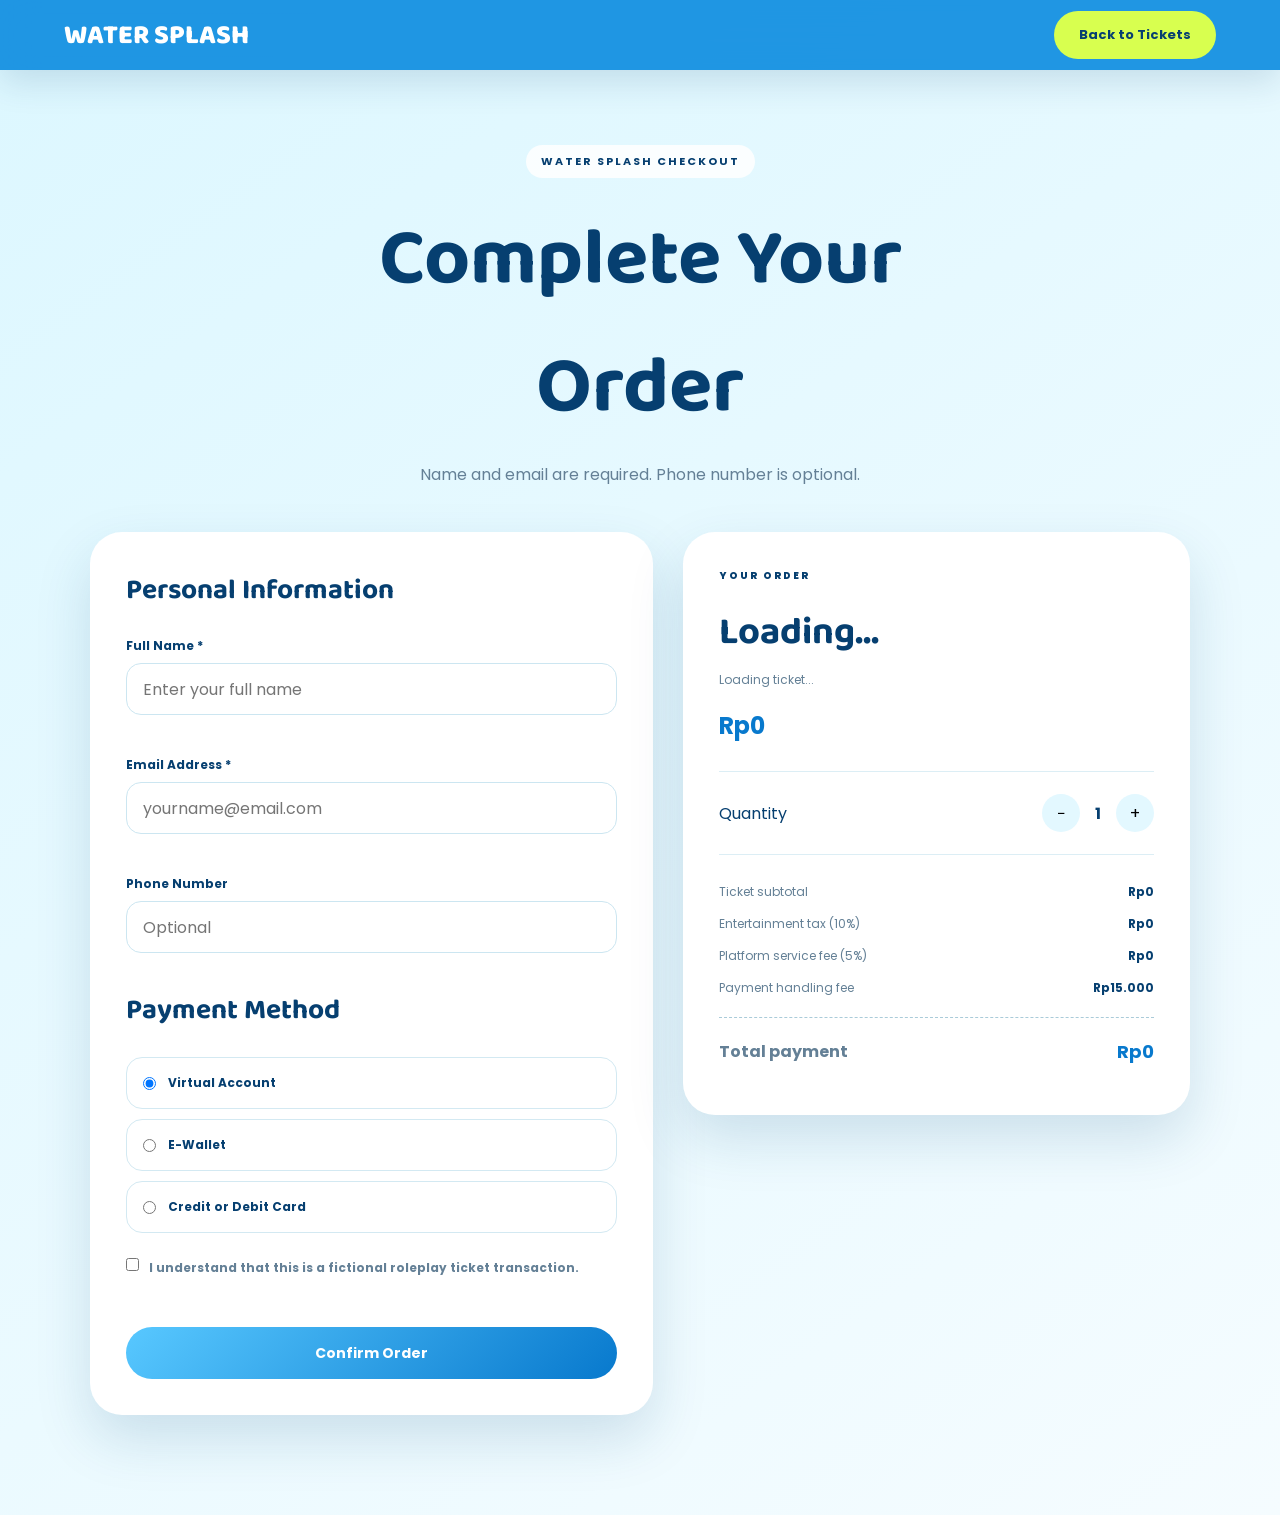
==== commit d294c009: "Update checkout.html" ====
--- a/checkout.html
+++ b/checkout.html
@@ -15,6 +15,17 @@
         rel="stylesheet"
         href="css/style.css"
     >
+
+        <script
+        src="js/api-config.js"
+        defer
+    ></script>
+
+    <script
+        src="js/sheet-control.js"
+        defer
+    ></script>
+    
 </head>
 
 <body>
@@ -358,4 +369,4 @@
 
 </body>
 
-</html>+</html>
